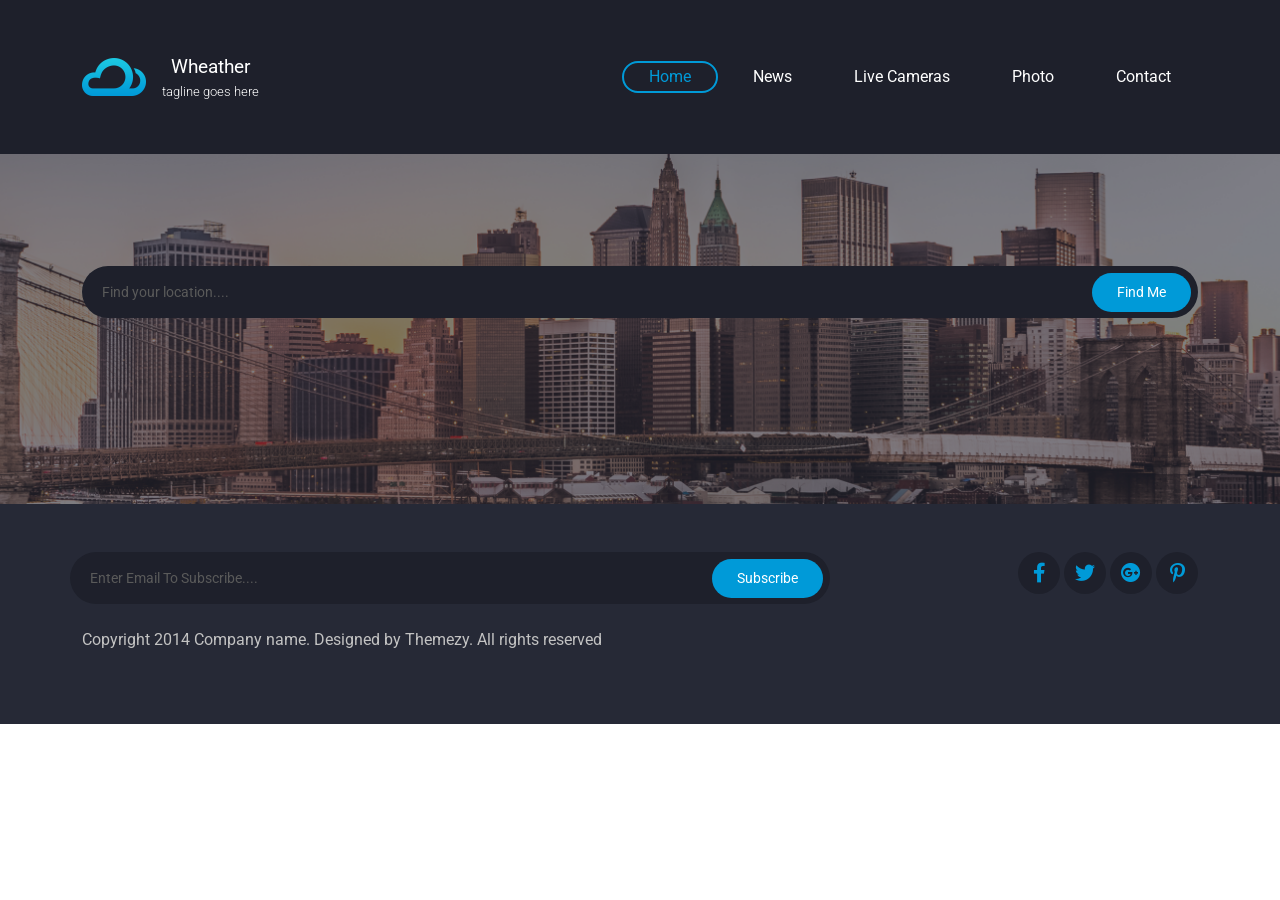
==== index.html @ 41b4d824 "my first commit at this project" ====
<!DOCTYPE html>
<html lang="en">
  <head>
    <meta charset="UTF-8" />
    <meta name="viewport" content="width=device-width, initial-scale=1.0" />
    <!-- ROBOTO Font -->
    <link
      href="https://fonts.googleapis.com/css2?family=Roboto:wght@100;300;400;500;700;900&display=swap"
      rel="stylesheet"
    />
    <!-- App Icon -->
    <link rel="shortcut icon" href="imgs/logo.png" />
    <!-- Bootstrsp path -->
    <link rel="stylesheet" href="CSS/bootstrap.min.css" />
    <!-- Font Awesome path -->
    <link rel="stylesheet" href="CSS/all.min.css" />
    <!-- CSS path -->
    <link rel="stylesheet" href="CSS/main.css" />
    <title>Weather</title>
  </head>
  <body>
    <!-- START OF REGION NAVBAR SECTION -->
    <nav
      class="navbar navbar-expand-lg navbar-dark text-center py-5"
      id="navSection"
    >
      <div class="container">
        <img src="imgs/logo.png" alt="wheather logo" class="me-3" />
        <div class="logoText">
          <a class="navbar-brand m-0" href="index.html"
            >Wheather
            <p class="logo-p m-0 fw-light">tagline goes here</p>
          </a>
        </div>

        <button
          class="navbar-toggler"
          type="button"
          data-bs-toggle="collapse"
          data-bs-target="#navbarSupportedContent"
          aria-controls="navbarSupportedContent"
          aria-expanded="false"
          aria-label="Toggle navigation"
        >
          <span class="navbar-toggler-icon"></span>
        </button>

        <div class="collapse navbar-collapse" id="navbarSupportedContent">
          <ul class="navbar-nav ms-auto mb-2 mb-lg-0 gap-2 mt-lg-0 mt-4">
            <li class="nav-item">
              <a class="nav-link active" aria-current="page" href="index.html"
                >Home</a
              >
            </li>
            <li class="nav-item">
              <a class="nav-link" href="#">News</a>
            </li>
            <li class="nav-item">
              <a class="nav-link" href="#">Live Cameras</a>
            </li>
            <li class="nav-item">
              <a class="nav-link" href="#">Photo</a>
            </li>
            <li class="nav-item">
              <a class="nav-link" href="contact.html">Contact</a>
            </li>
          </ul>
        </div>
      </div>
    </nav>
    <!-- END OF REGION  -->

    <!-- START OF REGION INPUT SECTION -->
    <section class="input-from">
      <div class="container py-5">
        <div class="searchContainer position-relative">
          <input
            type="text"
            id="search"
            class="form-control text-white rounded-pill"
            placeholder="Find your location...."
          />
          <button
            id="findMe"
            class="form-search-button btn rounded-pill px-4 py-2"
          >
            Find Me
          </button>
        </div>
      </div>
    </section>
    <!-- END OF REGION -->

    <!-- START OF REGION FOOTER SECTION -->
    <footer class="">
      <div class="container py-5">
        <div class="footerConten row mb-4">
          <div class="searchSection position-relative col-md-8 g-0">
            <input
              type="text"
              id="search"
              class="form-control text-white"
              placeholder="Enter Email To Subscribe...."
            />
            <button class="form-search-button btn rounded-pill px-4 py-2">
              Subscribe
            </button>
          </div>
          <div class="social-links col-md-4 text-md-end mt-md-0 mt-3 ">
            <i class="fa-brands fa-facebook-f"></i>
            <i class="fa-brands fa-twitter"></i>
            <i class="fa-brands fa-google-plus"></i>
            <i class="fa-brands fa-pinterest-p"></i>
          </div>
        </div>
        <p>
          Copyright 2014 Company name. Designed by Themezy. All rights reserved
        </p>
        </div>
      </div>
    </footer>
    <!-- END OF REGION  -->
    <!-- Bootstrap Js path -->
    <script src="JS/bootstrap.bundle.min.js"></script>
    <!-- Main Js path -->
    <script src="JS/main.js"></script>
  </body>
</html>
---- CSS/main.css ----
/* START OF REGION GENERAL STYLE */
*,
*::after,
*::before {
  padding: 0;
  margin: 0;
  box-sizing: border-box;
}

body {
  font-family: "Roboto", sans-serif;
}

a {
  text-decoration: none;
  color: inherit;
}

a,
span {
  display: inline-block;
}

ul {
  list-style-type: none;
}

:root {
  --mainColor: #009ad8;
  --bgColor: #1e202b;
}
/* END OF REGION  */

/* START OF REGION NAVBAR SECTION */
#navSection .logoText a {
  font-size: 1.2rem;
}
#navSection .logoText a .logo-p {
  font-size: 0.8rem;
}

.navbar {
  background-color: var(--bgColor) !important;
}

.navbar-nav .nav-link {
  color: white;
  border: 2px solid transparent;
  border-radius: 3.125rem;
  padding-block: 0.125rem !important;
  padding-inline: 1.5625rem !important;
  transition: all 0.4s ease-in-out;
}

.navbar-nav .nav-link:hover {
  color: var(--mainColor);
  border-color: var(--mainColor);
}

.navbar-nav .nav-link.active {
  padding-block: 0.125rem;
  padding-inline: 1.5625rem;
  color: var(--mainColor);
  border-color: var(--mainColor);
}
/* END OF REGION */

/* START OF REGION INPUT SECTION */
.input-from {
  background-image: url(../imgs/banner.png);
  padding-block: 4rem;
  background-position: center;
  background-size: cover;
  min-height: 350px;
}

#search {
  background-color: var(--bgColor);
  border: none;
  font-size: 0.9375rem;
  padding-inline: 1.25rem;
  padding-block: 0.9375rem;
  border-radius: 100vh;
}

#search:focus {
  box-shadow: none;
  border: none;
}

#search::placeholder {
  color: #5a5a5a;
  font-size: 0.875rem;
}

.form-search-button {
  margin: 0.4688rem;
  top: 0;
  right: 0;
  position: absolute;
  color: white;
  font-size: 0.875rem;
  background-color: var(--mainColor);
}

.form-search-button:hover {
  background-color: var(--mainColor);
  color: white;
}

.btn-check:checked + .btn,
.btn.active,
.btn.show,
.btn:first-child:active,
:not(.btn-check) + .btn:active {
  background-color: var(--mainColor);
  color: white;
  border: var(--mainColor);
}
/* END OF REGION */

/* START OF REGION FOOTER SECTION */
footer {
  background-color: #262936 !important;
}

.social-links i {
  font-size: 20px;
  display: inline-flex;
  justify-content: center;
  align-items: center;
  width: 42px;
  height: 42px;
  background-color: #1e202b;
  color: var(--mainColor);
  border-radius: 50%;
  cursor: pointer;
  transition: all 0.3s ease-in-out;
}

.social-links i:hover {
  color: white;
  background-color: var(--mainColor);
}

footer p {
  color: #c2c2c2;
  margin-block: 1.5rem;
}

/* END OF REGION */
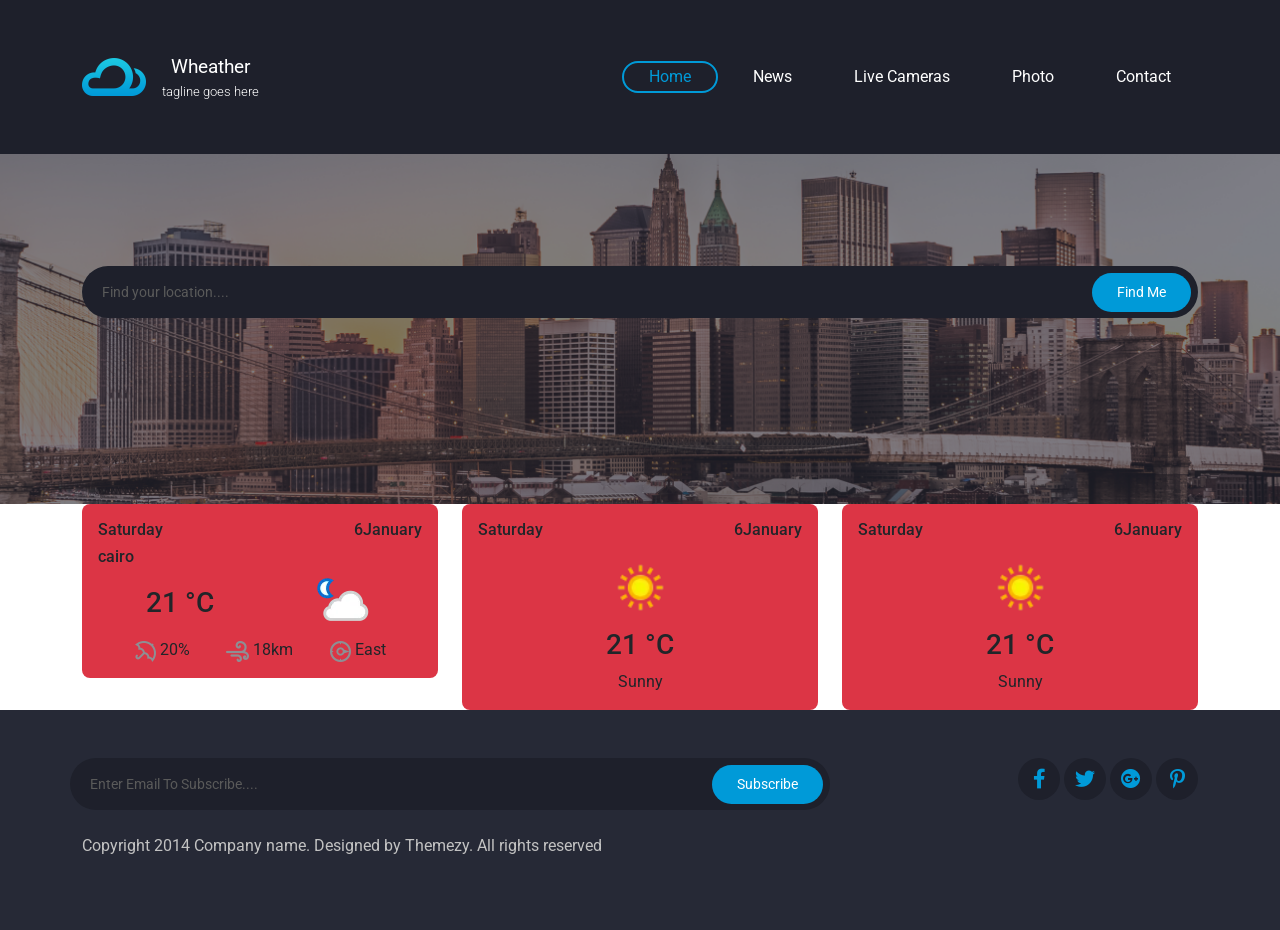
==== commit 4038e2c6: "some update" ====
--- a/index.html
+++ b/index.html
@@ -91,6 +91,82 @@
     </section>
     <!-- END OF REGION -->
 
+    <!-- START OF RAGION WEATHER INFO -->
+    <div class="container">
+      <div class="row">
+        <div class="col-md-4">
+          <div id="dayOne">
+            <div class="bg-danger p-3 rounded-3">
+              <div class="head d-flex justify-content-between">
+                <h6>Saturday</h6>
+                <h6>6January</h6>
+              </div>
+              <h6>cairo</h6>
+              <div
+                class="degre d-flex justify-content-around align-items-center"
+              >
+                <h3>21 °C</h3>
+                <img src="imgs/116.webp" alt="cloude" />
+              </div>
+              <div class="d-flex justify-content-evenly align-items-center">
+                <div>
+                  <img src="imgs/icon-umberella.png" alt="umberella" />
+                  <span>20%</span>
+                </div>
+                <div>
+                  <img src="imgs/icon-wind.png" alt="wind" />
+                  <span>18km</span>
+                </div>
+                <div>
+                  <img src="imgs/icon-compass.png" alt="compass" />
+                  <span>East</span>
+                </div>
+              </div>
+            </div>
+          </div>
+        </div>
+
+        <div class="col-md-4">
+          <div id="dayTow">
+            <div class="bg-danger p-3 rounded-3">
+              <div class="head d-flex justify-content-between">
+                <h6>Saturday</h6>
+                <h6>6January</h6>
+              </div>
+
+              <div
+                class="degre d-flex flex-column justify-content-between align-items-center"
+              >
+                <img src="imgs/113.webp" alt="cloude" class="w-25" />
+                <h3>21 °C</h3>
+                <span>Sunny</span>
+              </div>
+            </div>
+          </div>
+        </div>
+
+        <div class="col-md-4">
+          <div id="dayTow">
+            <div class="bg-danger p-3 rounded-3">
+              <div class="head d-flex justify-content-between">
+                <h6>Saturday</h6>
+                <h6>6January</h6>
+              </div>
+
+              <div
+                class="degre d-flex flex-column justify-content-between align-items-center"
+              >
+                <img src="imgs/113.webp" alt="cloude" class="w-25" />
+                <h3>21 °C</h3>
+                <span>Sunny</span>
+              </div>
+            </div>
+          </div>
+        </div>
+      </div>
+    </div>
+    <!-- END OF RAGION -->
+
     <!-- START OF REGION FOOTER SECTION -->
     <footer class="">
       <div class="container py-5">
@@ -106,7 +182,7 @@
               Subscribe
             </button>
           </div>
-          <div class="social-links col-md-4 text-md-end mt-md-0 mt-3 ">
+          <div class="social-links col-md-4 text-md-end mt-md-0 mt-3">
             <i class="fa-brands fa-facebook-f"></i>
             <i class="fa-brands fa-twitter"></i>
             <i class="fa-brands fa-google-plus"></i>
@@ -116,7 +192,6 @@
         <p>
           Copyright 2014 Company name. Designed by Themezy. All rights reserved
         </p>
-        </div>
       </div>
     </footer>
     <!-- END OF REGION  -->
--- a/CSS/main.css
+++ b/CSS/main.css
@@ -119,6 +119,15 @@
 }
 /* END OF REGION */
 
+/* START OF REGION CONTACT SECTION */
+.contactSection {
+  background-color: #1e202b;
+}
+.contactSection .navigation {
+  background-color: #262936;
+}
+/* END OF REGION */
+
 /* START OF REGION FOOTER SECTION */
 footer {
   background-color: #262936 !important;
@@ -147,5 +156,4 @@
   color: #c2c2c2;
   margin-block: 1.5rem;
 }
-
 /* END OF REGION */
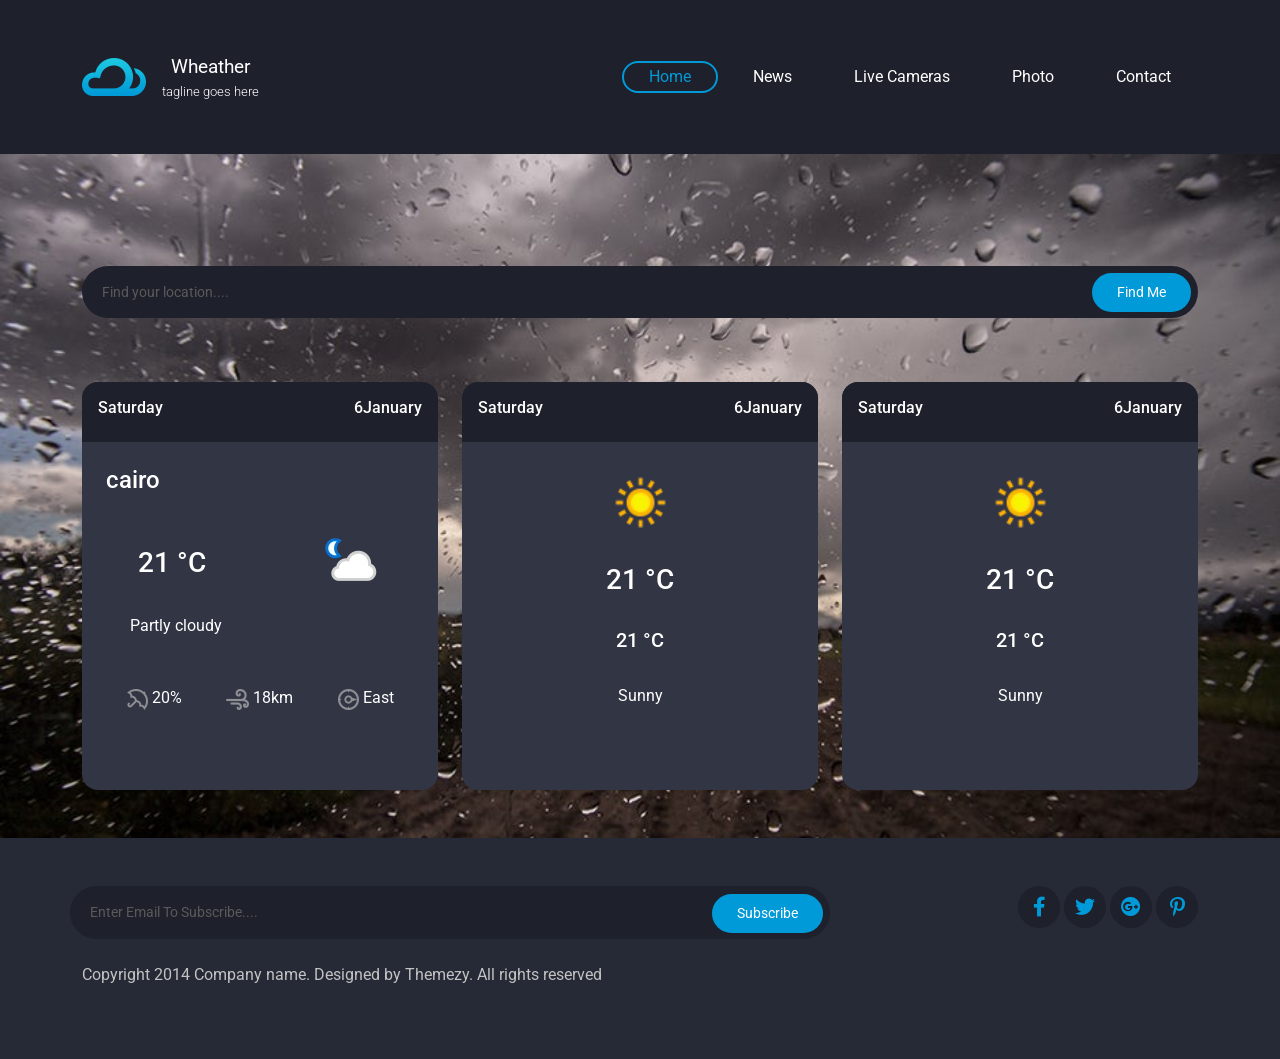
==== commit 9b1acd4f: "make every data static" ====
--- a/index.html
+++ b/index.html
@@ -70,102 +70,119 @@
     </nav>
     <!-- END OF REGION  -->
 
-    <!-- START OF REGION INPUT SECTION -->
-    <section class="input-from">
-      <div class="container py-5">
-        <div class="searchContainer position-relative">
-          <input
-            type="text"
-            id="search"
-            class="form-control text-white rounded-pill"
-            placeholder="Find your location...."
-          />
-          <button
-            id="findMe"
-            class="form-search-button btn rounded-pill px-4 py-2"
-          >
-            Find Me
-          </button>
-        </div>
-      </div>
-    </section>
-    <!-- END OF REGION -->
-
-    <!-- START OF RAGION WEATHER INFO -->
-    <div class="container">
-      <div class="row">
-        <div class="col-md-4">
-          <div id="dayOne">
-            <div class="bg-danger p-3 rounded-3">
-              <div class="head d-flex justify-content-between">
-                <h6>Saturday</h6>
-                <h6>6January</h6>
-              </div>
-              <h6>cairo</h6>
-              <div
-                class="degre d-flex justify-content-around align-items-center"
-              >
-                <h3>21 °C</h3>
-                <img src="imgs/116.webp" alt="cloude" />
-              </div>
-              <div class="d-flex justify-content-evenly align-items-center">
-                <div>
-                  <img src="imgs/icon-umberella.png" alt="umberella" />
-                  <span>20%</span>
-                </div>
-                <div>
-                  <img src="imgs/icon-wind.png" alt="wind" />
-                  <span>18km</span>
-                </div>
-                <div>
-                  <img src="imgs/icon-compass.png" alt="compass" />
-                  <span>East</span>
+    <div class="generalDiv">
+      <!-- START OF REGION INPUT SECTION -->
+      <section class="input-from">
+        <div class="container py-5">
+          <div class="searchContainer position-relative">
+            <input
+              type="text"
+              id="search"
+              class="form-control text-white rounded-pill"
+              placeholder="Find your location...."
+            />
+            <button
+              id="findMe"
+              class="form-search-button btn rounded-pill px-4 py-2"
+            >
+              Find Me
+            </button>
+          </div>
+        </div>
+      </section>
+      <!-- END OF REGION -->
+
+      <!-- START OF RAGION WEATHER INFO -->
+      <div class="container">
+        <div class="row">
+          <div class="col-md-4">
+            <div
+              id="dayOne"
+              class="text-white overflow-auto rounded-4 my-3 days h-100"
+            >
+              <div>
+                <div class="head d-flex justify-content-between text-white p-3">
+                  <h6>Saturday</h6>
+                  <h6>6January</h6>
+                </div>
+
+                <h4 class="p-4 city">cairo</h4>
+                <div
+                  class="degre d-flex justify-content-around align-items-center py-2"
+                >
+                  <h3>21 °C</h3>
+                  <img src="imgs/116.webp" alt="cloude" />
+                </div>
+                <span class="ps-5 pt-2">Partly cloudy</span>
+                <div
+                  class="d-flex justify-content-evenly align-items-center py-5"
+                >
+                  <div>
+                    <img src="imgs/icon-umberella.png" alt="umberella" />
+                    <span>20%</span>
+                  </div>
+                  <div>
+                    <img src="imgs/icon-wind.png" alt="wind" />
+                    <span>18km</span>
+                  </div>
+                  <div>
+                    <img src="imgs/icon-compass.png" alt="compass" />
+                    <span>East</span>
+                  </div>
                 </div>
               </div>
             </div>
           </div>
-        </div>
-
-        <div class="col-md-4">
-          <div id="dayTow">
-            <div class="bg-danger p-3 rounded-3">
-              <div class="head d-flex justify-content-between">
-                <h6>Saturday</h6>
-                <h6>6January</h6>
-              </div>
-
-              <div
-                class="degre d-flex flex-column justify-content-between align-items-center"
-              >
-                <img src="imgs/113.webp" alt="cloude" class="w-25" />
-                <h3>21 °C</h3>
-                <span>Sunny</span>
+
+          <div class="col-md-4">
+            <div
+              id="dayTow"
+              class="text-white overflow-auto rounded-4 my-3 days h-100"
+            >
+              <div>
+                <div class="head d-flex justify-content-between text-white p-3">
+                  <h6>Saturday</h6>
+                  <h6>6January</h6>
+                </div>
+
+                <div
+                  class="degre d-flex flex-column justify-content-between align-items-center"
+                >
+                  <img src="imgs/113.webp" alt="cloude" class="w-25 py-3" />
+                  <h3>21 °C</h3>
+                  <h5 class="pt-4">21 °C</h5>
+                  <span class="py-4">Sunny</span>
+                </div>
               </div>
             </div>
           </div>
-        </div>
-
-        <div class="col-md-4">
-          <div id="dayTow">
-            <div class="bg-danger p-3 rounded-3">
-              <div class="head d-flex justify-content-between">
-                <h6>Saturday</h6>
-                <h6>6January</h6>
-              </div>
-
-              <div
-                class="degre d-flex flex-column justify-content-between align-items-center"
-              >
-                <img src="imgs/113.webp" alt="cloude" class="w-25" />
-                <h3>21 °C</h3>
-                <span>Sunny</span>
+
+          <div class="col-md-4">
+            <div
+              id="dayThree"
+              class="text-white overflow-auto rounded-4 my-3 days h-100"
+            >
+              <div>
+                <div class="head d-flex justify-content-between text-white p-3">
+                  <h6>Saturday</h6>
+                  <h6>6January</h6>
+                </div>
+
+                <div
+                  class="degre d-flex flex-column justify-content-between align-items-center"
+                >
+                  <img src="imgs/113.webp" alt="cloude" class="w-25 py-3" />
+                  <h3>21 °C</h3>
+                  <h5 class="pt-4">21 °C</h5>
+                  <span class="py-4">Sunny</span>
+                </div>
               </div>
             </div>
           </div>
         </div>
       </div>
+      <!-- END OF RAGION -->
     </div>
-    <!-- END OF RAGION -->
 
     <!-- START OF REGION FOOTER SECTION -->
     <footer class="">
--- a/CSS/main.css
+++ b/CSS/main.css
@@ -66,8 +66,8 @@
 /* END OF REGION */
 
 /* START OF REGION INPUT SECTION */
-.input-from {
-  background-image: url(../imgs/banner.png);
+.generalDiv {
+  background-image: url(../imgs/weather.jpg);
   padding-block: 4rem;
   background-position: center;
   background-size: cover;
@@ -119,6 +119,16 @@
 }
 /* END OF REGION */
 
+/* START OF RAGION WEATHER INFO */
+.head {
+  background-color: var(--bgColor);
+}
+
+.days {
+  background-color: #323544 !important;
+}
+/* END OF REGION */
+
 /* START OF REGION CONTACT SECTION */
 .contactSection {
   background-color: #1e202b;
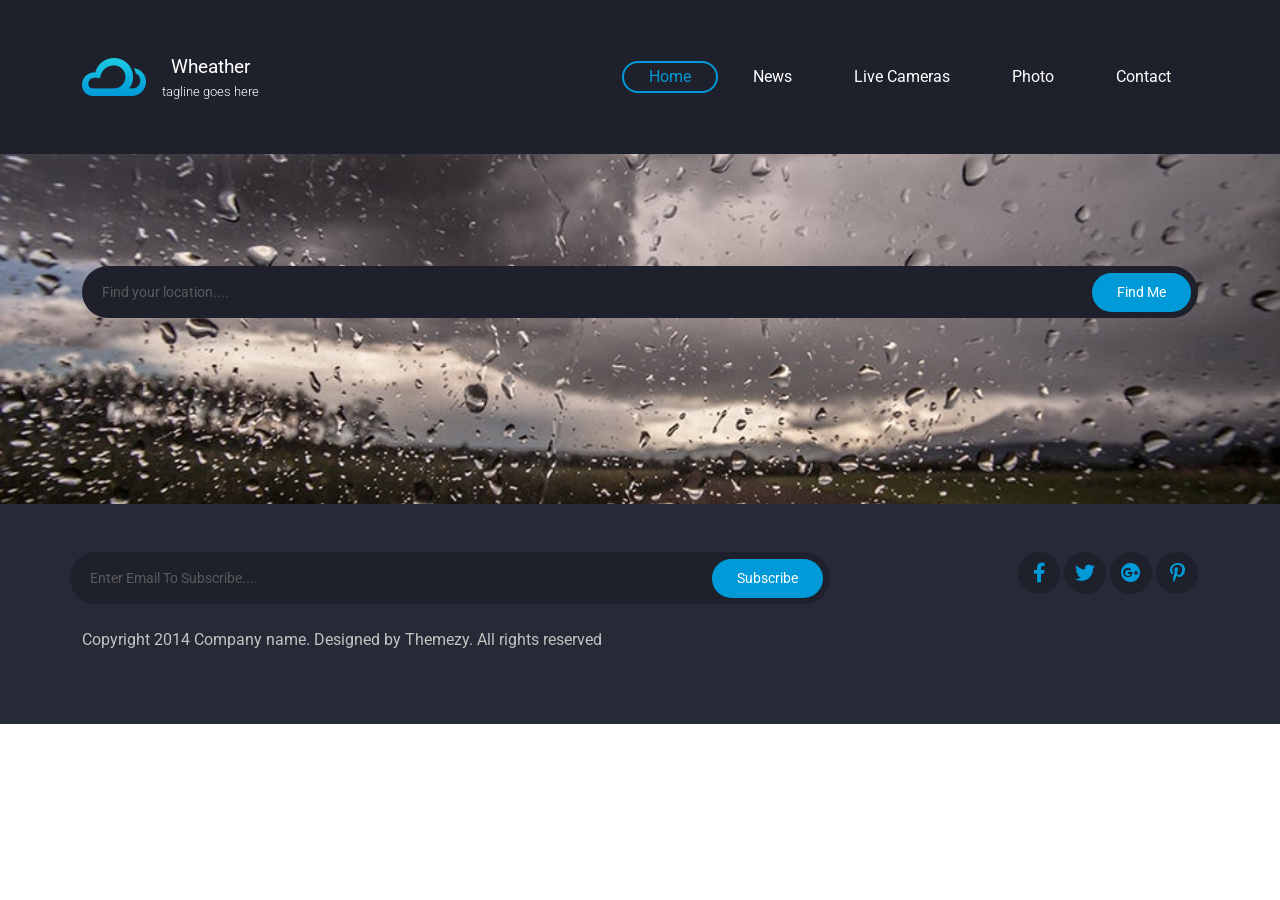
==== commit a7dac3d3: "add javascript code" ====
--- a/index.html
+++ b/index.html
@@ -80,7 +80,7 @@
               id="search"
               class="form-control text-white rounded-pill"
               placeholder="Find your location...."
-            />
+              />
             <button
               id="findMe"
               class="form-search-button btn rounded-pill px-4 py-2"
@@ -94,91 +94,8 @@
 
       <!-- START OF RAGION WEATHER INFO -->
       <div class="container">
-        <div class="row">
-          <div class="col-md-4">
-            <div
-              id="dayOne"
-              class="text-white overflow-auto rounded-4 my-3 days h-100"
-            >
-              <div>
-                <div class="head d-flex justify-content-between text-white p-3">
-                  <h6>Saturday</h6>
-                  <h6>6January</h6>
-                </div>
-
-                <h4 class="p-4 city">cairo</h4>
-                <div
-                  class="degre d-flex justify-content-around align-items-center py-2"
-                >
-                  <h3>21 °C</h3>
-                  <img src="imgs/116.webp" alt="cloude" />
-                </div>
-                <span class="ps-5 pt-2">Partly cloudy</span>
-                <div
-                  class="d-flex justify-content-evenly align-items-center py-5"
-                >
-                  <div>
-                    <img src="imgs/icon-umberella.png" alt="umberella" />
-                    <span>20%</span>
-                  </div>
-                  <div>
-                    <img src="imgs/icon-wind.png" alt="wind" />
-                    <span>18km</span>
-                  </div>
-                  <div>
-                    <img src="imgs/icon-compass.png" alt="compass" />
-                    <span>East</span>
-                  </div>
-                </div>
-              </div>
-            </div>
-          </div>
-
-          <div class="col-md-4">
-            <div
-              id="dayTow"
-              class="text-white overflow-auto rounded-4 my-3 days h-100"
-            >
-              <div>
-                <div class="head d-flex justify-content-between text-white p-3">
-                  <h6>Saturday</h6>
-                  <h6>6January</h6>
-                </div>
-
-                <div
-                  class="degre d-flex flex-column justify-content-between align-items-center"
-                >
-                  <img src="imgs/113.webp" alt="cloude" class="w-25 py-3" />
-                  <h3>21 °C</h3>
-                  <h5 class="pt-4">21 °C</h5>
-                  <span class="py-4">Sunny</span>
-                </div>
-              </div>
-            </div>
-          </div>
-
-          <div class="col-md-4">
-            <div
-              id="dayThree"
-              class="text-white overflow-auto rounded-4 my-3 days h-100"
-            >
-              <div>
-                <div class="head d-flex justify-content-between text-white p-3">
-                  <h6>Saturday</h6>
-                  <h6>6January</h6>
-                </div>
-
-                <div
-                  class="degre d-flex flex-column justify-content-between align-items-center"
-                >
-                  <img src="imgs/113.webp" alt="cloude" class="w-25 py-3" />
-                  <h3>21 °C</h3>
-                  <h5 class="pt-4">21 °C</h5>
-                  <span class="py-4">Sunny</span>
-                </div>
-              </div>
-            </div>
-          </div>
+        <div class="row " id="myrow">
+        
         </div>
       </div>
       <!-- END OF RAGION -->
